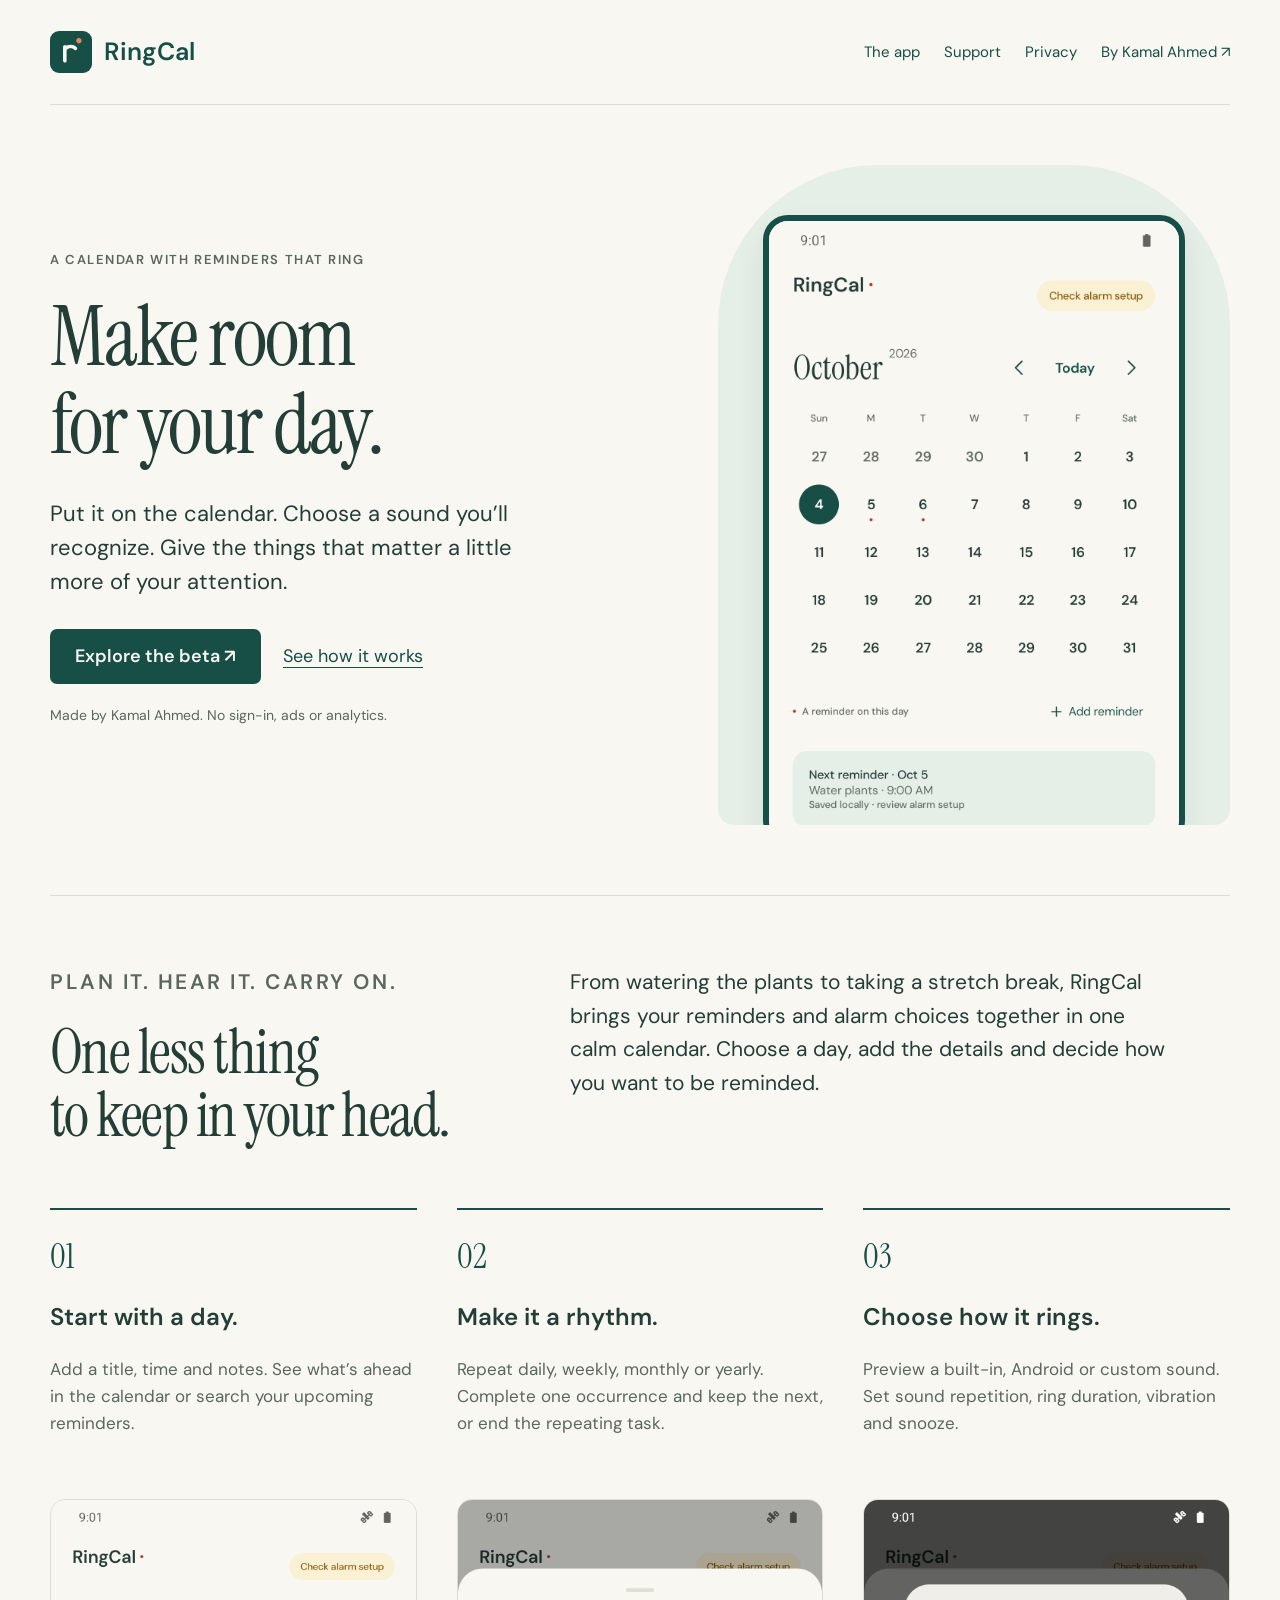
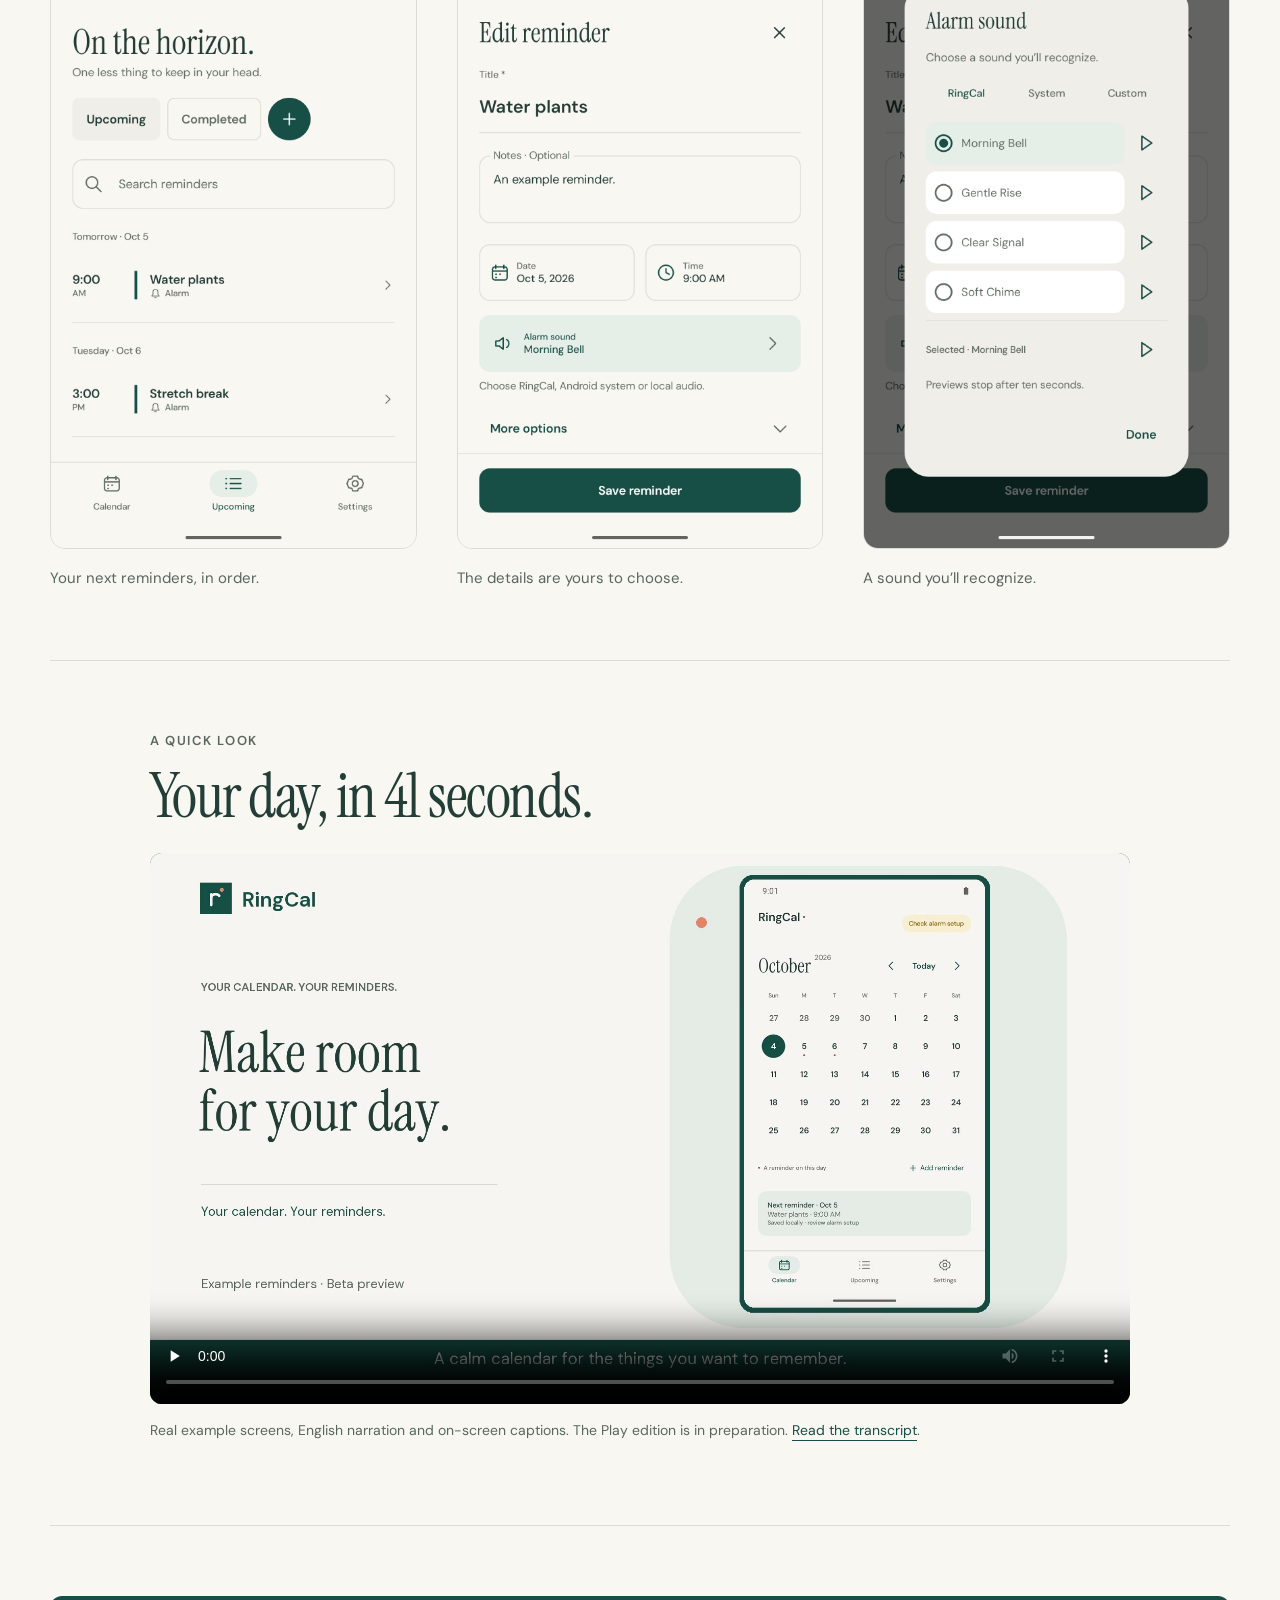
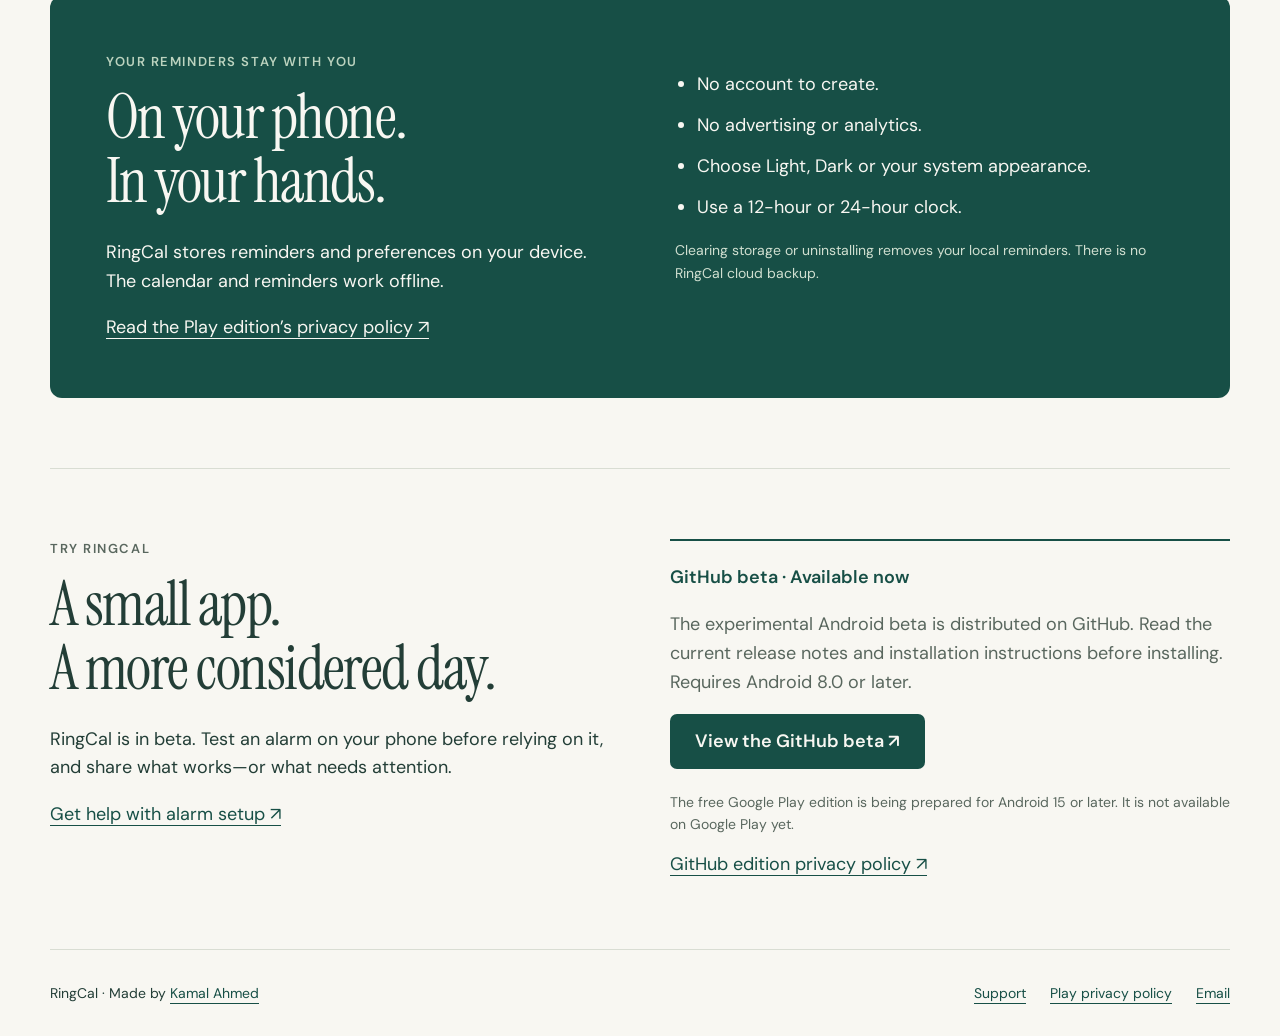
==== ringcal/index.html @ 958b4ab4 "Add RingCal app, support and privacy pages" ====
<!doctype html><html lang="en"><head><meta charset="utf-8"><meta name="viewport" content="width=device-width, initial-scale=1"><title>RingCal — Your calendar. Your reminders.</title><meta name="description" content="Meet RingCal, a calendar and reminder app by Kamal Ahmed. Plan repeating reminders, choose your alarm sound and keep your reminders on your device."><meta name="theme-color" content="#174f46"><link rel="canonical" href="https://kamalahmed.me/ringcal/"><meta property="og:title" content="RingCal — Your calendar. Your reminders."><meta property="og:description" content="Make room for your day. Calendar reminders, your choice of sounds, and local storage."><meta property="og:image" content="https://kamalahmed.me/ringcal/assets/feature.png"><meta property="og:url" content="https://kamalahmed.me/ringcal/"><link rel="icon" href="assets/icon.png"><link rel="stylesheet" href="assets/site.css"></head><body><a class="skip" href="#main">Skip to content</a><div class="wrap"><header class="nav"><a class="brand" href="./" aria-label="RingCal home"><img src="assets/icon.png" width="42" height="42" alt="">RingCal</a><nav class="links" aria-label="Main"><a href="#features">The app</a><a href="support/">Support</a><a href="privacy/">Privacy</a><a class="developer-link" href="https://kamalahmed.me/">By Kamal Ahmed ↗</a></nav></header><main id="main"><section class="hero"><div class="hero-copy reveal"><p class="eyebrow">A calendar with reminders that ring</p><h1>Make room<br>for your day.</h1><p class="lead">Put it on the calendar. Choose a sound you’ll recognize. Give the things that matter a little more of your attention.</p><div class="actions"><a class="button" href="#download">Explore the beta <span aria-hidden="true">&nbsp;↗</span></a><a href="#features">See how it works</a></div><p class="note">Made by Kamal Ahmed. No sign-in, ads or analytics.</p></div><div class="phone-stage reveal"><div class="phone"><img src="assets/calendar.png" width="1080" height="1920" alt="RingCal calendar with example reminders Water plants and Stretch break."></div></div></section><section class="section" id="features"><div class="intro"><div><p class="eyebrow">Plan it. Hear it. Carry on.</p><h2>One less thing<br>to keep in your head.</h2></div><p>From watering the plants to taking a stretch break, RingCal brings your reminders and alarm choices together in one calm calendar. Choose a day, add the details and decide how you want to be reminded.</p></div><div class="steps"><article class="step"><div class="number">01</div><h3>Start with a day.</h3><p>Add a title, time and notes. See what’s ahead in the calendar or search your upcoming reminders.</p></article><article class="step"><div class="number">02</div><h3>Make it a rhythm.</h3><p>Repeat daily, weekly, monthly or yearly. Complete one occurrence and keep the next, or end the repeating task.</p></article><article class="step"><div class="number">03</div><h3>Choose how it rings.</h3><p>Preview a built-in, Android or custom sound. Set sound repetition, ring duration, vibration and snooze.</p></article></div><div class="gallery"><figure><img loading="lazy" src="assets/upcoming.png" width="1080" height="1920" alt="Upcoming example reminders for watering plants and taking a stretch break."><figcaption>Your next reminders, in order.</figcaption></figure><figure><img loading="lazy" src="assets/reminder-form.png" width="1080" height="1920" alt="Reminder editor showing an example title, notes, date, time and alarm sound."><figcaption>The details are yours to choose.</figcaption></figure><figure><img loading="lazy" src="assets/sound-picker.png" width="1080" height="1920" alt="Sound picker showing Morning Bell, Gentle Rise, Clear Signal and Soft Chime."><figcaption>A sound you’ll recognize.</figcaption></figure></div></section><section class="section" id="preview"><div class="video-section"><p class="eyebrow">A quick look</p><h2>Your day, in 41 seconds.</h2><video controls playsinline preload="none" poster="assets/preview-poster.jpg" aria-label="RingCal beta app preview with English narration and on-screen captions"><source src="assets/ringcal-preview.mp4" type="video/mp4"><track kind="subtitles" src="assets/ringcal-preview.vtt" srclang="en" label="English"><p><a href="assets/ringcal-preview.mp4">Download the RingCal preview</a></p></video><p class="note">Real example screens, English narration and on-screen captions. The Play edition is in preparation. <a href="assets/preview-transcript.txt">Read the transcript</a>.</p></div></section><section class="section"><div class="local"><div><p class="eyebrow">Your reminders stay with you</p><h2>On your phone.<br>In your hands.</h2><p>RingCal stores reminders and preferences on your device. The calendar and reminders work offline.</p><a href="privacy/">Read the Play edition’s privacy policy ↗</a></div><div><ul><li>No account to create.</li><li>No advertising or analytics.</li><li>Choose Light, Dark or your system appearance.</li><li>Use a 12-hour or 24-hour clock.</li></ul><p class="note" style="color:#d0dfd0">Clearing storage or uninstalling removes your local reminders. There is no RingCal cloud backup.</p></div></div></section><section class="section" id="download"><div class="download"><div><p class="eyebrow">Try RingCal</p><h2>A small app.<br>A more considered day.</h2><p>RingCal is in beta. Test an alarm on your phone before relying on it, and share what works—or what needs attention.</p><a href="support/">Get help with alarm setup ↗</a></div><div class="availability"><p class="status">GitHub beta · Available now</p><p>The experimental Android beta is distributed on GitHub. Read the current release notes and installation instructions before installing. Requires Android 8.0 or later.</p><a class="button" href="https://github.com/kamalahmed/RingCal-Releases/releases/tag/v0.9.0-beta.3">View the GitHub beta ↗</a><p class="note" style="margin-top:22px">The free Google Play edition is being prepared for Android 15 or later. It is not available on Google Play yet.</p><a href="https://github.com/kamalahmed/RingCal-Releases/blob/main/PRIVACY.md">GitHub edition privacy policy ↗</a></div></div></section></main><footer class="footer"><span>RingCal · Made by <a href="https://kamalahmed.me/">Kamal Ahmed</a></span><div class="footer-links"><a href="support/">Support</a><a href="privacy/">Play privacy policy</a><a href="mailto:kamalacca@gmail.com">Email</a></div></footer></div></body></html>
---- ringcal/assets/site.css ----
@font-face{font-family:DM;src:url(dm_sans_regular.ttf) format('truetype');font-display:swap}@font-face{font-family:DM;src:url(dm_sans_semibold.ttf) format('truetype');font-weight:600;font-display:swap}@font-face{font-family:Instrument;src:url(instrument_serif_regular.ttf) format('truetype');font-display:swap}
:root{--paper:#f8f7f2;--ink:#233e37;--forest:#174f46;--muted:#59675e;--line:#d9ddd3;--wash:#e5eee7;--coral:#e68467}*{box-sizing:border-box}html{scroll-behavior:smooth}body{margin:0;background:var(--paper);color:var(--ink);font:18px/1.6 DM,sans-serif}a{color:var(--forest);text-underline-offset:5px}a:hover{text-decoration-thickness:2px}a:focus-visible,button:focus-visible,summary:focus-visible{outline:3px solid var(--forest);outline-offset:5px}img{max-width:100%;height:auto;display:block}.wrap{width:min(1180px,calc(100% - 64px));margin:auto}.skip{position:absolute;top:-100px;padding:12px;background:var(--paper);z-index:9}.skip:focus{top:10px}.nav{display:flex;align-items:center;justify-content:space-between;gap:24px;padding:28px 0;border-bottom:1px solid var(--line)}.brand{display:flex;align-items:center;gap:12px;text-decoration:none;font-weight:600;font-size:25px}.brand img{width:42px;border-radius:9px}.links{display:flex;align-items:center;gap:24px;font-size:15px}.links a{display:inline-flex;align-items:center;min-height:48px;text-decoration:none}.eyebrow{font-size:13px;font-weight:600;letter-spacing:.12em;text-transform:uppercase;color:var(--muted)}h1,h2,h3,p{margin-top:0}h1,h2{font-family:Instrument,serif;font-weight:400;line-height:1.04;letter-spacing:-.025em}h1{font-size:clamp(62px,6.6vw,100px);margin:23px 0 28px}h2{font-size:clamp(43px,4.8vw,68px);margin-bottom:24px}h3{font-weight:600;font-size:24px;line-height:1.3}.hero{display:grid;grid-template-columns:1.08fr .92fr;align-items:center;gap:68px;padding:60px 0 70px}.hero-copy>p:not(.eyebrow){max-width:520px}.lead{font-size:22px;line-height:1.55}.actions{display:flex;align-items:center;flex-wrap:wrap;gap:22px;margin:30px 0 20px}.button{display:inline-flex;align-items:center;justify-content:center;min-height:52px;padding:13px 25px;border-radius:7px;background:var(--forest);color:var(--paper);text-decoration:none;font-weight:600}.button:hover{background:#103d36}.note{font-size:14px;color:var(--muted)}.phone-stage{position:relative;background:var(--wash);padding:30px 45px 0;overflow:hidden;border-radius:160px 160px 16px 16px}.phone-stage:before{content:'';position:absolute;inset:45px auto auto 20px;width:12px;height:12px;background:var(--coral);border-radius:50%}.phone{border:6px solid var(--forest);border-radius:25px;box-shadow:0 15px 30px #174f4614;overflow:hidden}.phone-stage .phone{max-height:630px;transform:translateY(20px)}.phone-stage img{width:100%}.section{padding:70px 0;border-top:1px solid var(--line)}.intro{display:grid;grid-template-columns:.8fr 1.2fr;gap:80px;align-items:start}.intro p{font-size:21px;max-width:600px}.steps{display:grid;grid-template-columns:repeat(3,1fr);gap:40px;margin-top:36px}.step{border-top:2px solid var(--forest);padding-top:20px}.number{font-family:Instrument,serif;font-size:34px;color:var(--forest);margin-bottom:16px}.step p{font-size:17px;color:var(--muted)}.gallery{display:grid;grid-template-columns:repeat(3,1fr);gap:40px;margin-top:44px}.gallery figure{margin:0}.gallery img{border:1px solid var(--line);border-radius:15px}.gallery figcaption{margin-top:17px;font-size:15px;color:var(--muted)}.local{display:grid;grid-template-columns:1fr 1fr;gap:70px;background:var(--forest);color:var(--paper);padding:56px;border-radius:12px}.local a{color:var(--paper)}.local .eyebrow{color:#bcd3bf}.local h2{max-width:400px}.local p{max-width:490px}.local ul{padding-left:22px}.local li{margin:12px 0}.download{display:grid;grid-template-columns:1fr 1fr;gap:60px;align-items:start}.availability{border-top:2px solid var(--forest);padding-top:22px}.availability p{color:var(--muted)}.availability .status{color:var(--forest);font-weight:600}.footer{display:flex;justify-content:space-between;gap:24px;flex-wrap:wrap;padding:32px 0;font-size:14px;border-top:1px solid var(--line)}.footer-links{display:flex;gap:24px;flex-wrap:wrap}.document{max-width:800px;margin:65px auto 85px}.document h1{font-size:clamp(55px,6vw,82px);margin-bottom:22px}.document h2{font-family:DM,sans-serif;font-size:25px;font-weight:600;line-height:1.35;letter-spacing:0;margin:42px 0 15px}.document p{overflow-wrap:anywhere}.document .meta{color:var(--muted);padding-bottom:22px;border-bottom:1px solid var(--line)}details{padding:20px 0;border-bottom:1px solid var(--line)}summary{font-weight:600;cursor:pointer;min-height:48px;display:list-item;padding-top:8px}details p{margin:10px 0}.video-section video{display:block;width:100%;height:auto;background:var(--forest);border-radius:12px}.video-section .note{margin-top:15px}.video-section{max-width:980px;margin:auto}.reveal{animation:enter .65s ease-out both}@keyframes enter{from{opacity:0;transform:translateY(12px)}to{opacity:1;transform:none}}@media(max-width:800px){.wrap{width:calc(100% - 40px)}.nav{gap:16px;padding:20px 0}.links{gap:14px;font-size:13px}.links .developer-link{display:none}.hero{grid-template-columns:1fr;gap:36px;padding:40px 0 50px}.hero-copy>p:not(.eyebrow){max-width:650px}h1{max-width:550px}.phone-stage{max-width:430px;width:100%;margin:auto;padding:24px 35px 0}.phone-stage .phone{max-height:520px}.intro,.download,.local{grid-template-columns:1fr;gap:22px}.steps{gap:24px}.gallery{gap:20px}.section{padding:48px 0}.local{padding:32px}.lead{font-size:20px}.document{margin:42px auto 60px}}@media(max-width:520px){.steps{grid-template-columns:1fr;gap:18px}.step{display:grid;grid-template-columns:42px 1fr;gap:12px}.step .number{grid-row:1/3}.step h3{margin-bottom:0}.step p{grid-column:2}.gallery{grid-template-columns:1fr;gap:38px}.gallery figure{max-width:360px;margin:auto}.links{gap:12px}.links a{min-height:48px}.brand{font-size:22px;gap:8px}.brand img{width:34px}.hero{padding-top:30px}h1{font-size:64px}.footer-links{gap:18px}.local{padding:26px}.actions{gap:18px}.document h1{font-size:56px}}@media(prefers-reduced-motion:reduce){html{scroll-behavior:auto}.reveal{animation:none}}
@media(max-width:360px){.nav{flex-wrap:wrap}.links{width:100%;justify-content:space-between}.hero h1{font-size:56px}}
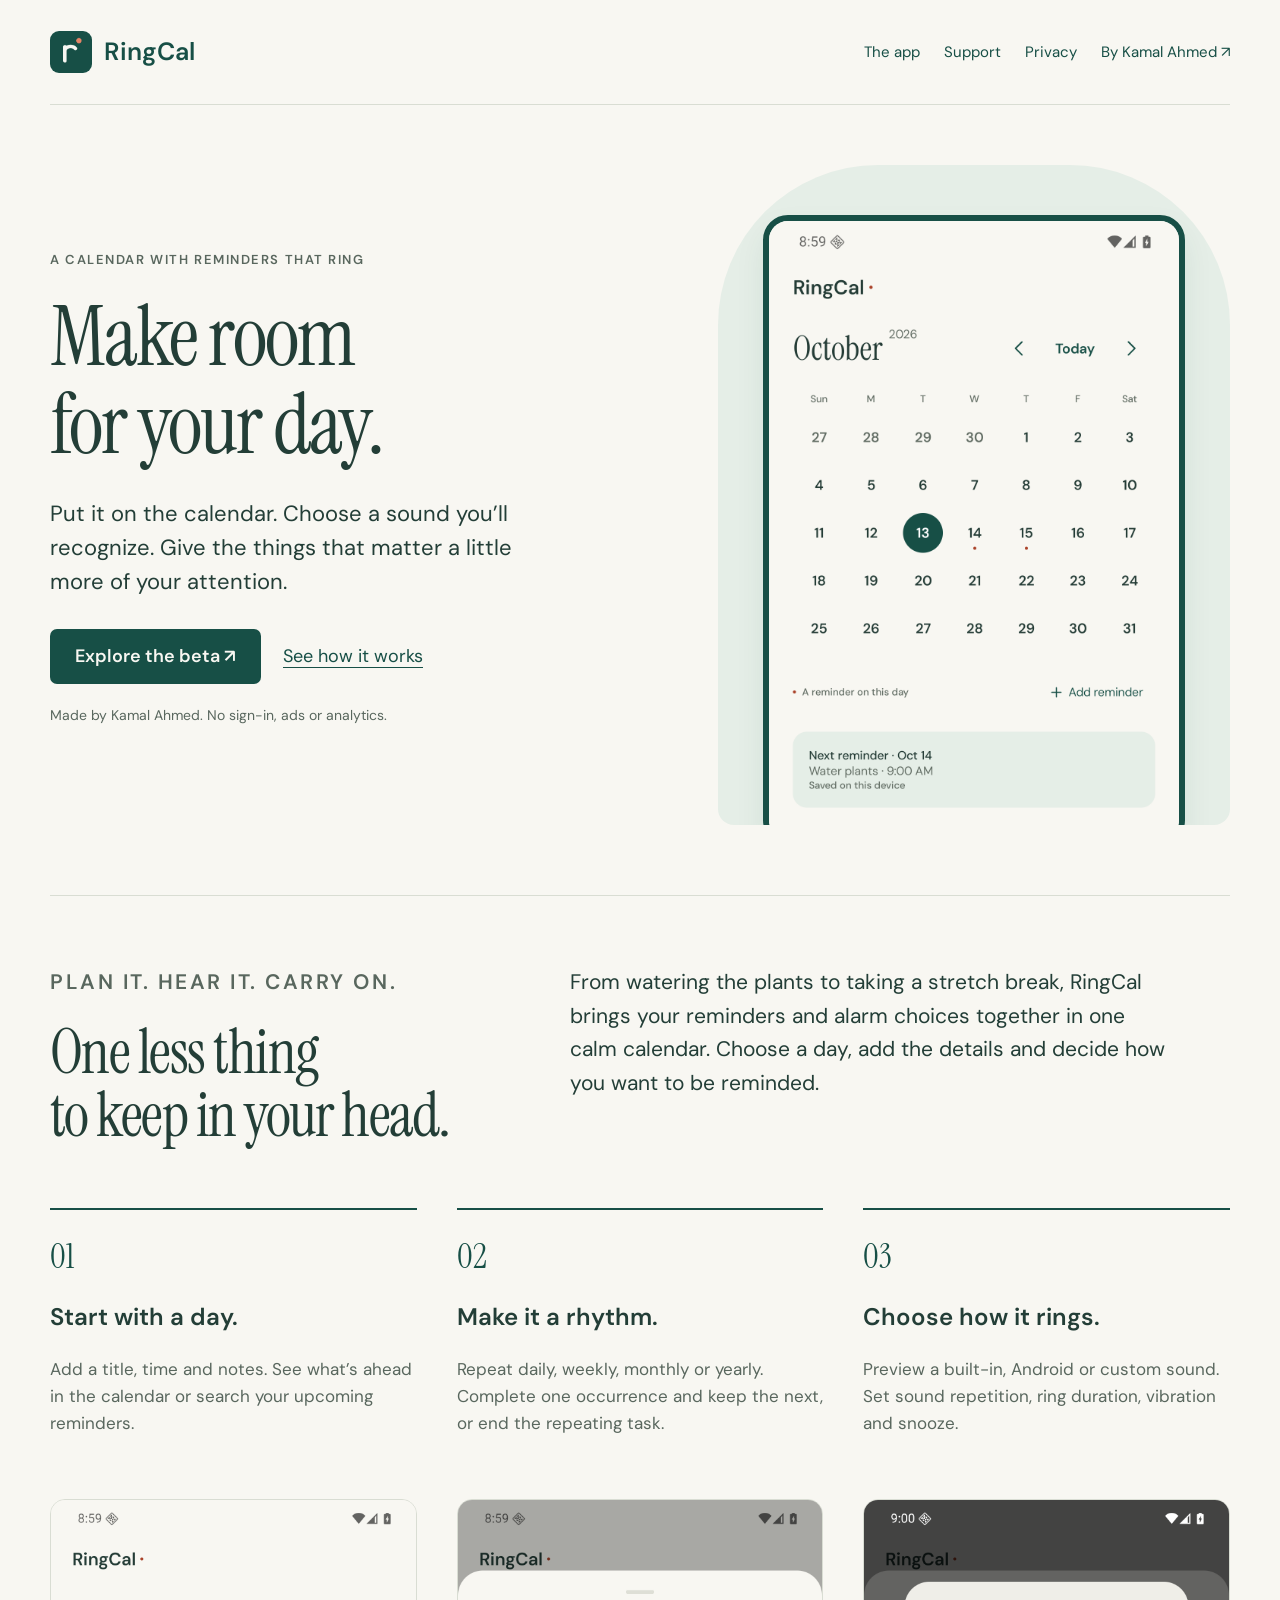
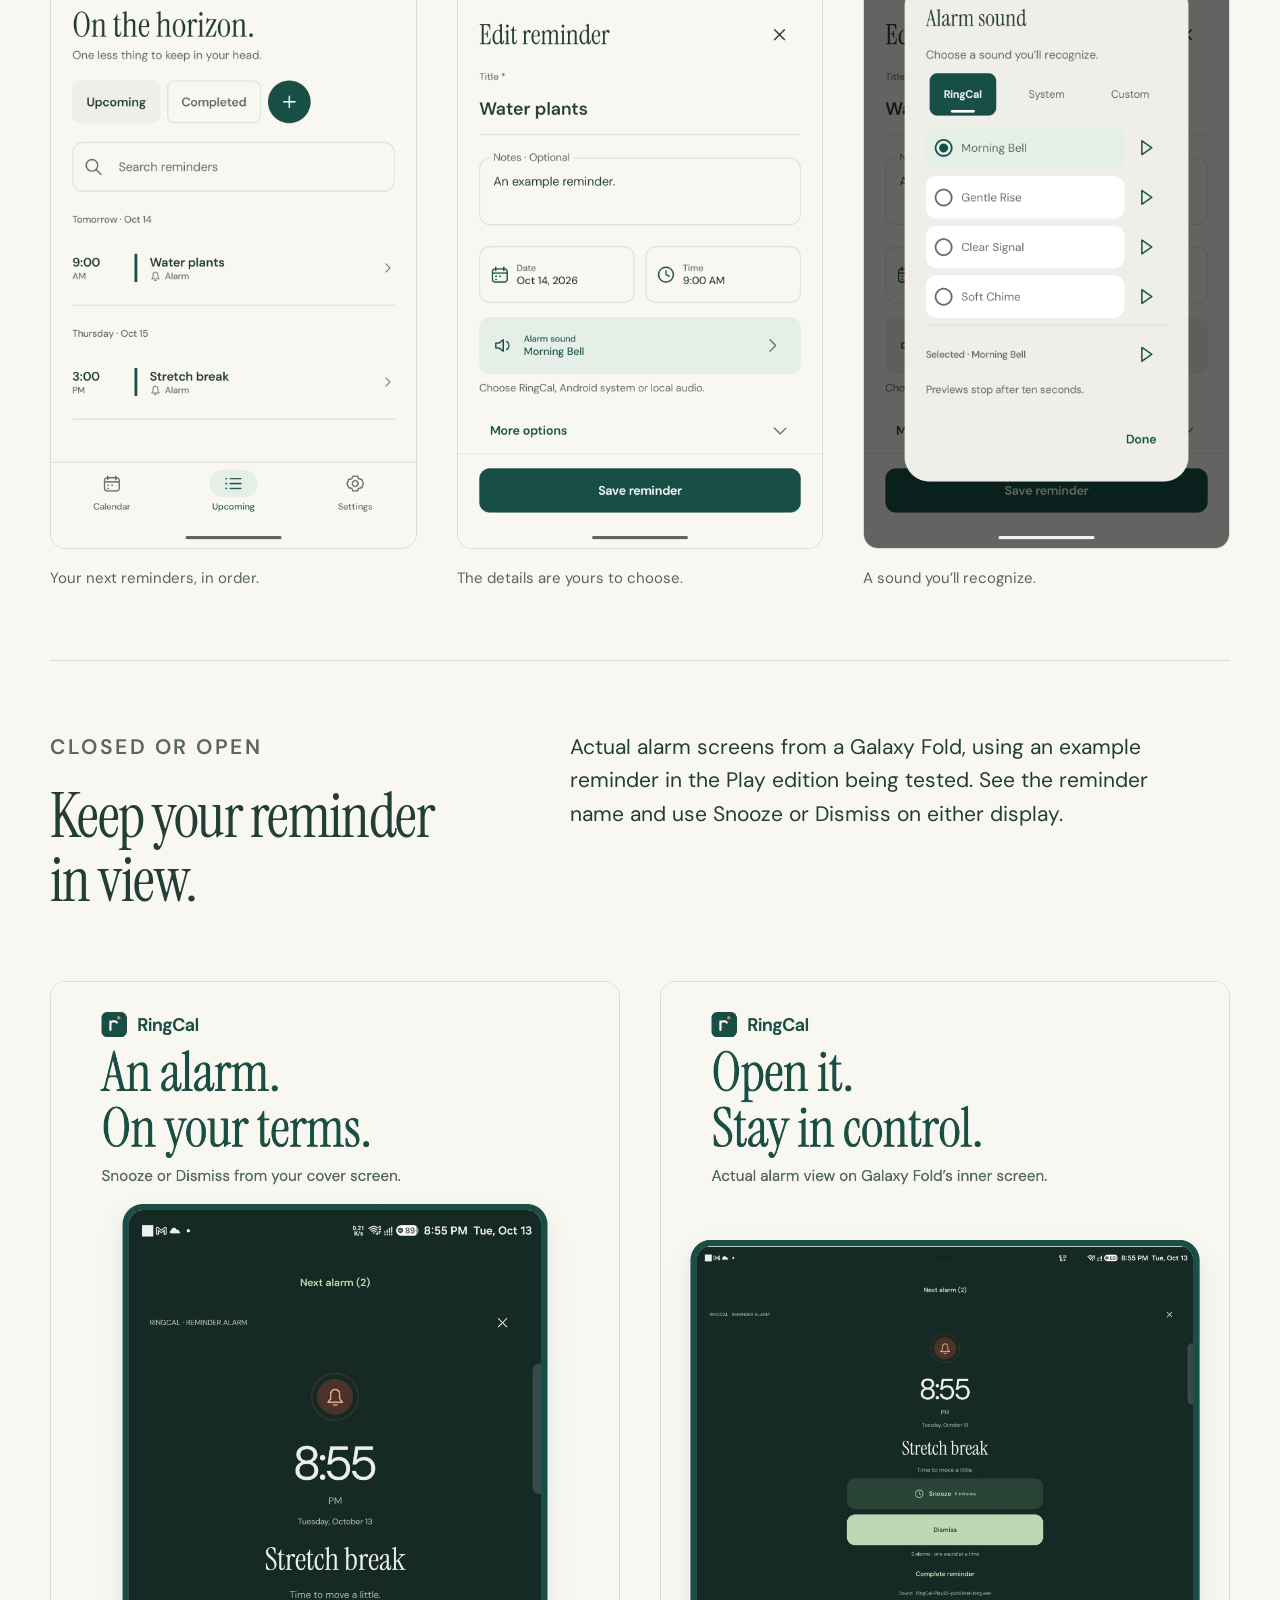
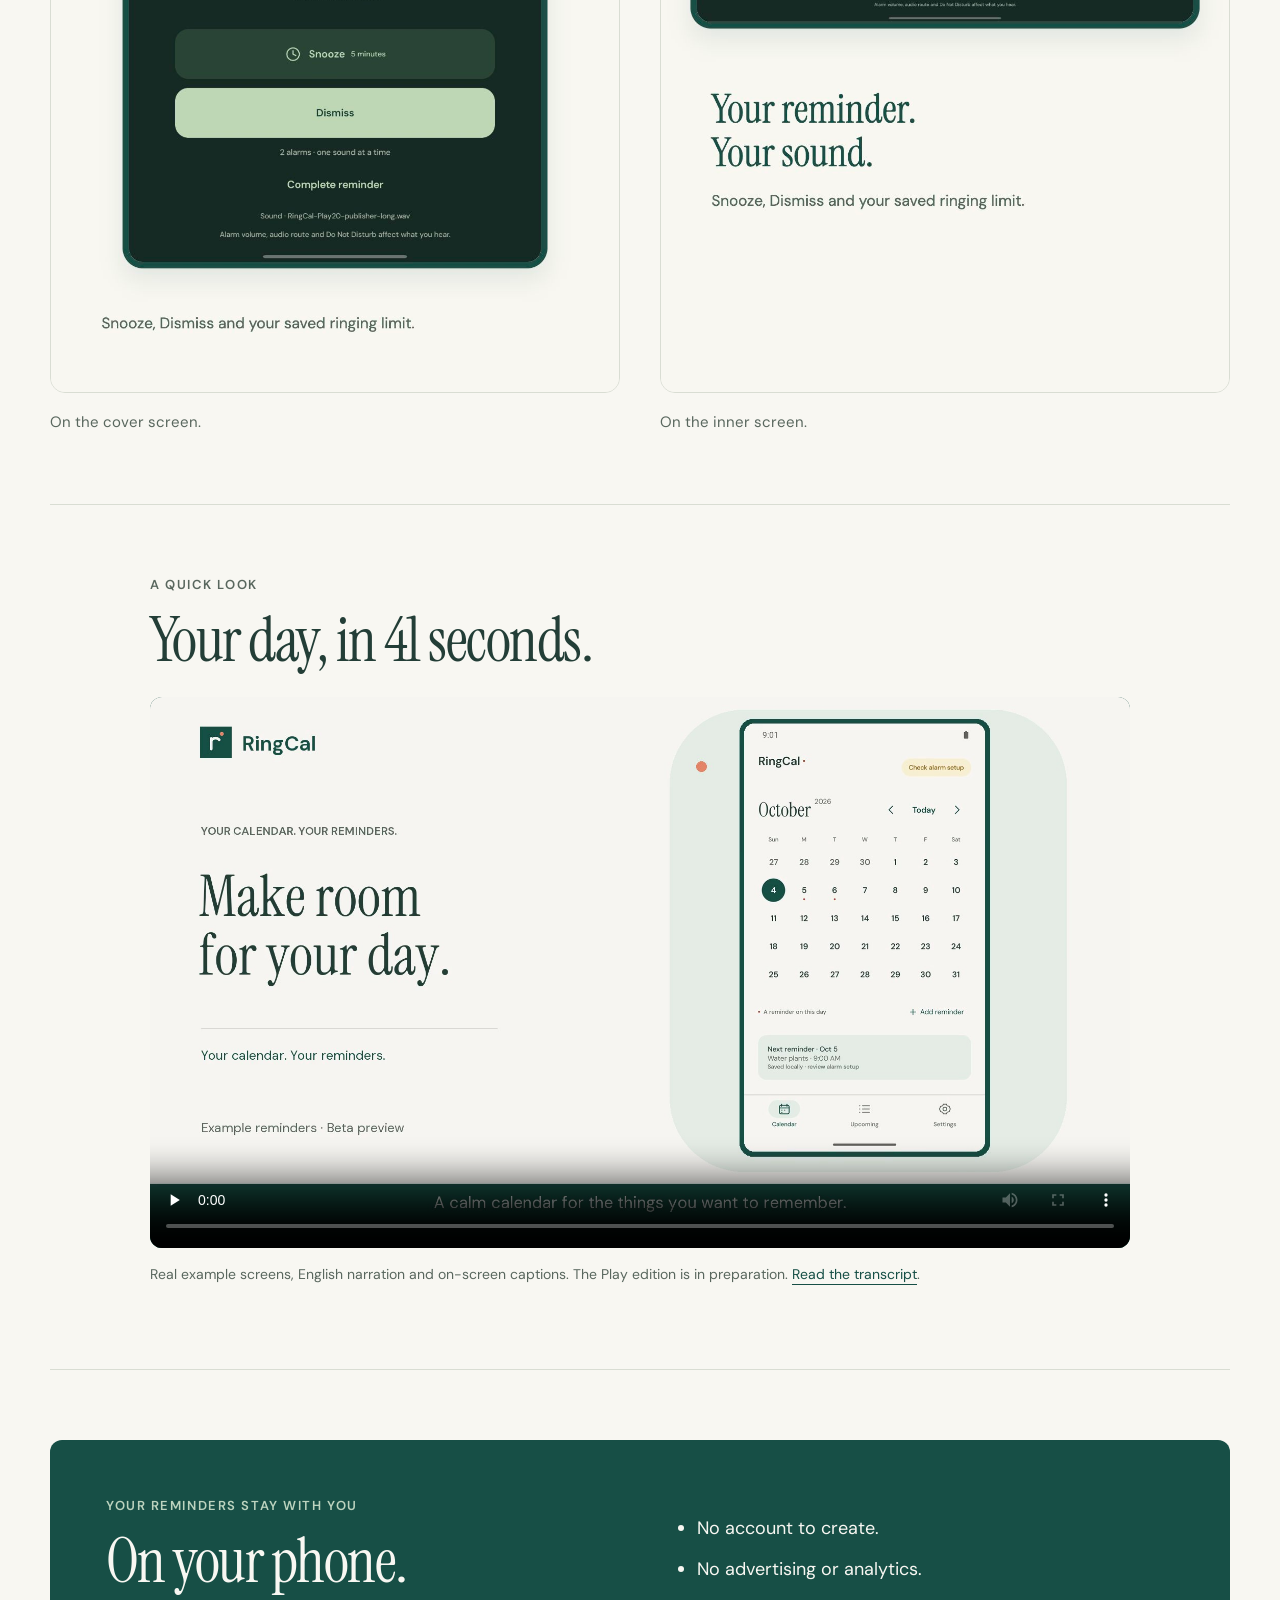
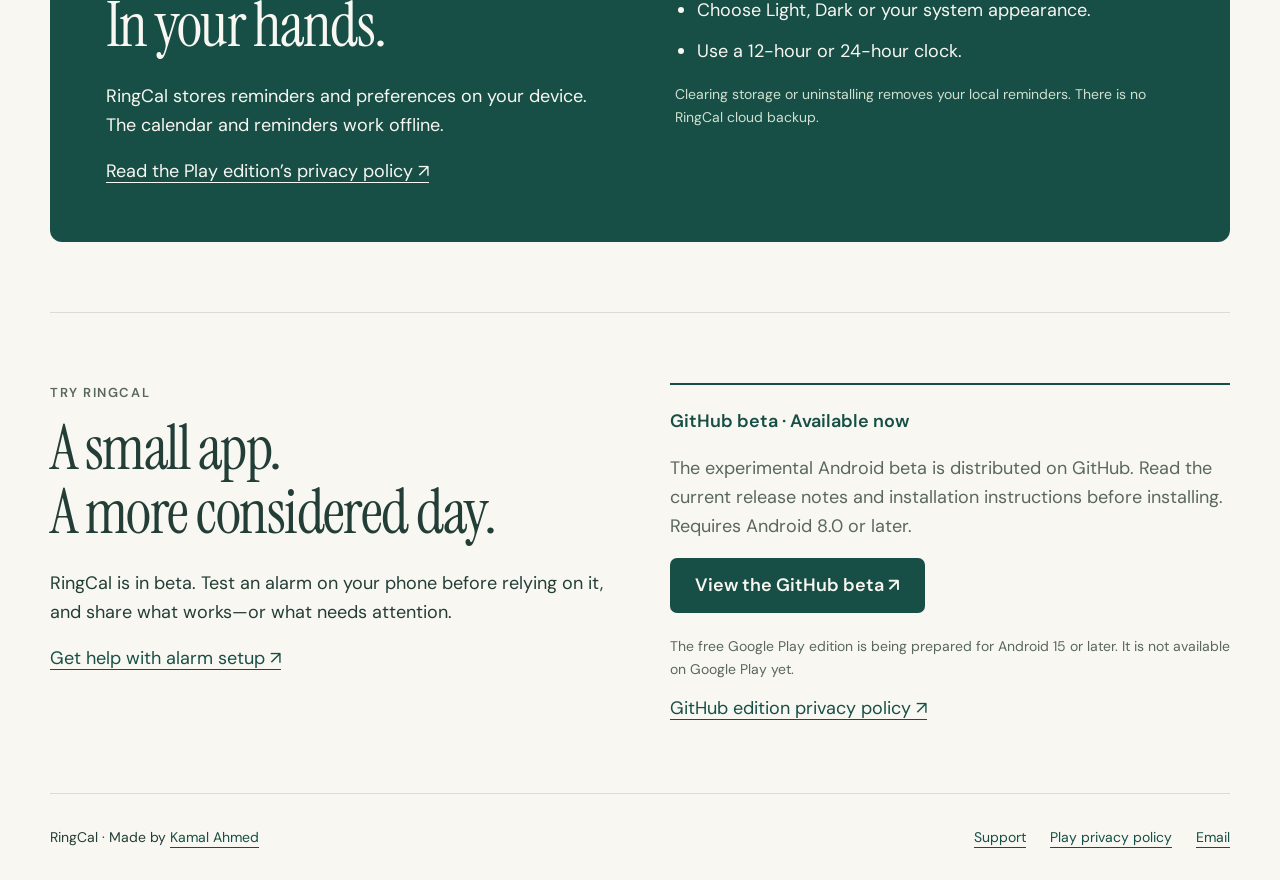
==== commit 45839b6e: "Show current RingCal screens and genuine Fold alarm views" ====
--- a/ringcal/index.html
+++ b/ringcal/index.html
@@ -1 +1 @@
-<!doctype html><html lang="en"><head><meta charset="utf-8"><meta name="viewport" content="width=device-width, initial-scale=1"><title>RingCal — Your calendar. Your reminders.</title><meta name="description" content="Meet RingCal, a calendar and reminder app by Kamal Ahmed. Plan repeating reminders, choose your alarm sound and keep your reminders on your device."><meta name="theme-color" content="#174f46"><link rel="canonical" href="https://kamalahmed.me/ringcal/"><meta property="og:title" content="RingCal — Your calendar. Your reminders."><meta property="og:description" content="Make room for your day. Calendar reminders, your choice of sounds, and local storage."><meta property="og:image" content="https://kamalahmed.me/ringcal/assets/feature.png"><meta property="og:url" content="https://kamalahmed.me/ringcal/"><link rel="icon" href="assets/icon.png"><link rel="stylesheet" href="assets/site.css"></head><body><a class="skip" href="#main">Skip to content</a><div class="wrap"><header class="nav"><a class="brand" href="./" aria-label="RingCal home"><img src="assets/icon.png" width="42" height="42" alt="">RingCal</a><nav class="links" aria-label="Main"><a href="#features">The app</a><a href="support/">Support</a><a href="privacy/">Privacy</a><a class="developer-link" href="https://kamalahmed.me/">By Kamal Ahmed ↗</a></nav></header><main id="main"><section class="hero"><div class="hero-copy reveal"><p class="eyebrow">A calendar with reminders that ring</p><h1>Make room<br>for your day.</h1><p class="lead">Put it on the calendar. Choose a sound you’ll recognize. Give the things that matter a little more of your attention.</p><div class="actions"><a class="button" href="#download">Explore the beta <span aria-hidden="true">&nbsp;↗</span></a><a href="#features">See how it works</a></div><p class="note">Made by Kamal Ahmed. No sign-in, ads or analytics.</p></div><div class="phone-stage reveal"><div class="phone"><img src="assets/calendar.png" width="1080" height="1920" alt="RingCal calendar with example reminders Water plants and Stretch break."></div></div></section><section class="section" id="features"><div class="intro"><div><p class="eyebrow">Plan it. Hear it. Carry on.</p><h2>One less thing<br>to keep in your head.</h2></div><p>From watering the plants to taking a stretch break, RingCal brings your reminders and alarm choices together in one calm calendar. Choose a day, add the details and decide how you want to be reminded.</p></div><div class="steps"><article class="step"><div class="number">01</div><h3>Start with a day.</h3><p>Add a title, time and notes. See what’s ahead in the calendar or search your upcoming reminders.</p></article><article class="step"><div class="number">02</div><h3>Make it a rhythm.</h3><p>Repeat daily, weekly, monthly or yearly. Complete one occurrence and keep the next, or end the repeating task.</p></article><article class="step"><div class="number">03</div><h3>Choose how it rings.</h3><p>Preview a built-in, Android or custom sound. Set sound repetition, ring duration, vibration and snooze.</p></article></div><div class="gallery"><figure><img loading="lazy" src="assets/upcoming.png" width="1080" height="1920" alt="Upcoming example reminders for watering plants and taking a stretch break."><figcaption>Your next reminders, in order.</figcaption></figure><figure><img loading="lazy" src="assets/reminder-form.png" width="1080" height="1920" alt="Reminder editor showing an example title, notes, date, time and alarm sound."><figcaption>The details are yours to choose.</figcaption></figure><figure><img loading="lazy" src="assets/sound-picker.png" width="1080" height="1920" alt="Sound picker showing Morning Bell, Gentle Rise, Clear Signal and Soft Chime."><figcaption>A sound you’ll recognize.</figcaption></figure></div></section><section class="section" id="preview"><div class="video-section"><p class="eyebrow">A quick look</p><h2>Your day, in 41 seconds.</h2><video controls playsinline preload="none" poster="assets/preview-poster.jpg" aria-label="RingCal beta app preview with English narration and on-screen captions"><source src="assets/ringcal-preview.mp4" type="video/mp4"><track kind="subtitles" src="assets/ringcal-preview.vtt" srclang="en" label="English"><p><a href="assets/ringcal-preview.mp4">Download the RingCal preview</a></p></video><p class="note">Real example screens, English narration and on-screen captions. The Play edition is in preparation. <a href="assets/preview-transcript.txt">Read the transcript</a>.</p></div></section><section class="section"><div class="local"><div><p class="eyebrow">Your reminders stay with you</p><h2>On your phone.<br>In your hands.</h2><p>RingCal stores reminders and preferences on your device. The calendar and reminders work offline.</p><a href="privacy/">Read the Play edition’s privacy policy ↗</a></div><div><ul><li>No account to create.</li><li>No advertising or analytics.</li><li>Choose Light, Dark or your system appearance.</li><li>Use a 12-hour or 24-hour clock.</li></ul><p class="note" style="color:#d0dfd0">Clearing storage or uninstalling removes your local reminders. There is no RingCal cloud backup.</p></div></div></section><section class="section" id="download"><div class="download"><div><p class="eyebrow">Try RingCal</p><h2>A small app.<br>A more considered day.</h2><p>RingCal is in beta. Test an alarm on your phone before relying on it, and share what works—or what needs attention.</p><a href="support/">Get help with alarm setup ↗</a></div><div class="availability"><p class="status">GitHub beta · Available now</p><p>The experimental Android beta is distributed on GitHub. Read the current release notes and installation instructions before installing. Requires Android 8.0 or later.</p><a class="button" href="https://github.com/kamalahmed/RingCal-Releases/releases/tag/v0.9.0-beta.3">View the GitHub beta ↗</a><p class="note" style="margin-top:22px">The free Google Play edition is being prepared for Android 15 or later. It is not available on Google Play yet.</p><a href="https://github.com/kamalahmed/RingCal-Releases/blob/main/PRIVACY.md">GitHub edition privacy policy ↗</a></div></div></section></main><footer class="footer"><span>RingCal · Made by <a href="https://kamalahmed.me/">Kamal Ahmed</a></span><div class="footer-links"><a href="support/">Support</a><a href="privacy/">Play privacy policy</a><a href="mailto:kamalacca@gmail.com">Email</a></div></footer></div></body></html>
+<!doctype html><html lang="en"><head><meta charset="utf-8"><meta name="viewport" content="width=device-width, initial-scale=1"><title>RingCal — Your calendar. Your reminders.</title><meta name="description" content="Meet RingCal, a calendar and reminder app by Kamal Ahmed. Plan repeating reminders, choose your alarm sound and keep your reminders on your device."><meta name="theme-color" content="#174f46"><link rel="canonical" href="https://kamalahmed.me/ringcal/"><meta property="og:title" content="RingCal — Your calendar. Your reminders."><meta property="og:description" content="Make room for your day. Calendar reminders, your choice of sounds, and local storage."><meta property="og:image" content="https://kamalahmed.me/ringcal/assets/feature.png"><meta property="og:url" content="https://kamalahmed.me/ringcal/"><link rel="icon" href="assets/icon.png"><link rel="stylesheet" href="assets/site.css"></head><body><a class="skip" href="#main">Skip to content</a><div class="wrap"><header class="nav"><a class="brand" href="./" aria-label="RingCal home"><img src="assets/icon.png" width="42" height="42" alt="">RingCal</a><nav class="links" aria-label="Main"><a href="#features">The app</a><a href="support/">Support</a><a href="privacy/">Privacy</a><a class="developer-link" href="https://kamalahmed.me/">By Kamal Ahmed ↗</a></nav></header><main id="main"><section class="hero"><div class="hero-copy reveal"><p class="eyebrow">A calendar with reminders that ring</p><h1>Make room<br>for your day.</h1><p class="lead">Put it on the calendar. Choose a sound you’ll recognize. Give the things that matter a little more of your attention.</p><div class="actions"><a class="button" href="#download">Explore the beta <span aria-hidden="true">&nbsp;↗</span></a><a href="#features">See how it works</a></div><p class="note">Made by Kamal Ahmed. No sign-in, ads or analytics.</p></div><div class="phone-stage reveal"><div class="phone"><img src="assets/calendar.png" width="1080" height="1920" alt="RingCal calendar with example reminders Water plants and Stretch break."></div></div></section><section class="section" id="features"><div class="intro"><div><p class="eyebrow">Plan it. Hear it. Carry on.</p><h2>One less thing<br>to keep in your head.</h2></div><p>From watering the plants to taking a stretch break, RingCal brings your reminders and alarm choices together in one calm calendar. Choose a day, add the details and decide how you want to be reminded.</p></div><div class="steps"><article class="step"><div class="number">01</div><h3>Start with a day.</h3><p>Add a title, time and notes. See what’s ahead in the calendar or search your upcoming reminders.</p></article><article class="step"><div class="number">02</div><h3>Make it a rhythm.</h3><p>Repeat daily, weekly, monthly or yearly. Complete one occurrence and keep the next, or end the repeating task.</p></article><article class="step"><div class="number">03</div><h3>Choose how it rings.</h3><p>Preview a built-in, Android or custom sound. Set sound repetition, ring duration, vibration and snooze.</p></article></div><div class="gallery"><figure><img loading="lazy" src="assets/upcoming.png" width="1080" height="1920" alt="Upcoming example reminders for watering plants and taking a stretch break."><figcaption>Your next reminders, in order.</figcaption></figure><figure><img loading="lazy" src="assets/reminder-form.png" width="1080" height="1920" alt="Reminder editor showing an example title, notes, date, time and alarm sound."><figcaption>The details are yours to choose.</figcaption></figure><figure><img loading="lazy" src="assets/sound-picker.png" width="1080" height="1920" alt="Sound picker showing Morning Bell, Gentle Rise, Clear Signal and Soft Chime."><figcaption>A sound you’ll recognize.</figcaption></figure></div></section><section class="section" id="fold-screens"><div class="intro"><div><p class="eyebrow">Closed or open</p><h2>Keep your reminder<br>in view.</h2></div><p>Actual alarm screens from a Galaxy Fold, using an example reminder in the Play edition being tested. See the reminder name and use Snooze or Dismiss on either display.</p></div><div class="gallery fold-gallery"><figure><img loading="lazy" src="assets/fold-alarm-cover.jpg" width="1080" height="1920" alt="Actual RingCal custom alarm on the Galaxy Fold cover screen, with Stretch break, Snooze and Dismiss visible."><figcaption>On the cover screen.</figcaption></figure><figure><img loading="lazy" src="assets/fold-alarm-inner.jpg" width="1080" height="1920" alt="Actual RingCal custom alarm on the Galaxy Fold inner screen, with the complete reminder name and pinned alarm controls."><figcaption>On the inner screen.</figcaption></figure></div></section><section class="section" id="preview"><div class="video-section"><p class="eyebrow">A quick look</p><h2>Your day, in 41 seconds.</h2><video controls playsinline preload="none" poster="assets/preview-poster.jpg" aria-label="RingCal beta app preview with English narration and on-screen captions"><source src="assets/ringcal-preview.mp4" type="video/mp4"><track kind="subtitles" src="assets/ringcal-preview.vtt" srclang="en" label="English"><p><a href="assets/ringcal-preview.mp4">Download the RingCal preview</a></p></video><p class="note">Real example screens, English narration and on-screen captions. The Play edition is in preparation. <a href="assets/preview-transcript.txt">Read the transcript</a>.</p></div></section><section class="section"><div class="local"><div><p class="eyebrow">Your reminders stay with you</p><h2>On your phone.<br>In your hands.</h2><p>RingCal stores reminders and preferences on your device. The calendar and reminders work offline.</p><a href="privacy/">Read the Play edition’s privacy policy ↗</a></div><div><ul><li>No account to create.</li><li>No advertising or analytics.</li><li>Choose Light, Dark or your system appearance.</li><li>Use a 12-hour or 24-hour clock.</li></ul><p class="note" style="color:#d0dfd0">Clearing storage or uninstalling removes your local reminders. There is no RingCal cloud backup.</p></div></div></section><section class="section" id="download"><div class="download"><div><p class="eyebrow">Try RingCal</p><h2>A small app.<br>A more considered day.</h2><p>RingCal is in beta. Test an alarm on your phone before relying on it, and share what works—or what needs attention.</p><a href="support/">Get help with alarm setup ↗</a></div><div class="availability"><p class="status">GitHub beta · Available now</p><p>The experimental Android beta is distributed on GitHub. Read the current release notes and installation instructions before installing. Requires Android 8.0 or later.</p><a class="button" href="https://github.com/kamalahmed/RingCal-Releases/releases">View the GitHub beta ↗</a><p class="note" style="margin-top:22px">The free Google Play edition is being prepared for Android 15 or later. It is not available on Google Play yet.</p><a href="https://github.com/kamalahmed/RingCal-Releases/blob/main/PRIVACY.md">GitHub edition privacy policy ↗</a></div></div></section></main><footer class="footer"><span>RingCal · Made by <a href="https://kamalahmed.me/">Kamal Ahmed</a></span><div class="footer-links"><a href="support/">Support</a><a href="privacy/">Play privacy policy</a><a href="mailto:kamalacca@gmail.com">Email</a></div></footer></div></body></html>
--- a/ringcal/assets/site.css
+++ b/ringcal/assets/site.css
@@ -1,3 +1,5 @@
 @font-face{font-family:DM;src:url(dm_sans_regular.ttf) format('truetype');font-display:swap}@font-face{font-family:DM;src:url(dm_sans_semibold.ttf) format('truetype');font-weight:600;font-display:swap}@font-face{font-family:Instrument;src:url(instrument_serif_regular.ttf) format('truetype');font-display:swap}
 :root{--paper:#f8f7f2;--ink:#233e37;--forest:#174f46;--muted:#59675e;--line:#d9ddd3;--wash:#e5eee7;--coral:#e68467}*{box-sizing:border-box}html{scroll-behavior:smooth}body{margin:0;background:var(--paper);color:var(--ink);font:18px/1.6 DM,sans-serif}a{color:var(--forest);text-underline-offset:5px}a:hover{text-decoration-thickness:2px}a:focus-visible,button:focus-visible,summary:focus-visible{outline:3px solid var(--forest);outline-offset:5px}img{max-width:100%;height:auto;display:block}.wrap{width:min(1180px,calc(100% - 64px));margin:auto}.skip{position:absolute;top:-100px;padding:12px;background:var(--paper);z-index:9}.skip:focus{top:10px}.nav{display:flex;align-items:center;justify-content:space-between;gap:24px;padding:28px 0;border-bottom:1px solid var(--line)}.brand{display:flex;align-items:center;gap:12px;text-decoration:none;font-weight:600;font-size:25px}.brand img{width:42px;border-radius:9px}.links{display:flex;align-items:center;gap:24px;font-size:15px}.links a{display:inline-flex;align-items:center;min-height:48px;text-decoration:none}.eyebrow{font-size:13px;font-weight:600;letter-spacing:.12em;text-transform:uppercase;color:var(--muted)}h1,h2,h3,p{margin-top:0}h1,h2{font-family:Instrument,serif;font-weight:400;line-height:1.04;letter-spacing:-.025em}h1{font-size:clamp(62px,6.6vw,100px);margin:23px 0 28px}h2{font-size:clamp(43px,4.8vw,68px);margin-bottom:24px}h3{font-weight:600;font-size:24px;line-height:1.3}.hero{display:grid;grid-template-columns:1.08fr .92fr;align-items:center;gap:68px;padding:60px 0 70px}.hero-copy>p:not(.eyebrow){max-width:520px}.lead{font-size:22px;line-height:1.55}.actions{display:flex;align-items:center;flex-wrap:wrap;gap:22px;margin:30px 0 20px}.button{display:inline-flex;align-items:center;justify-content:center;min-height:52px;padding:13px 25px;border-radius:7px;background:var(--forest);color:var(--paper);text-decoration:none;font-weight:600}.button:hover{background:#103d36}.note{font-size:14px;color:var(--muted)}.phone-stage{position:relative;background:var(--wash);padding:30px 45px 0;overflow:hidden;border-radius:160px 160px 16px 16px}.phone-stage:before{content:'';position:absolute;inset:45px auto auto 20px;width:12px;height:12px;background:var(--coral);border-radius:50%}.phone{border:6px solid var(--forest);border-radius:25px;box-shadow:0 15px 30px #174f4614;overflow:hidden}.phone-stage .phone{max-height:630px;transform:translateY(20px)}.phone-stage img{width:100%}.section{padding:70px 0;border-top:1px solid var(--line)}.intro{display:grid;grid-template-columns:.8fr 1.2fr;gap:80px;align-items:start}.intro p{font-size:21px;max-width:600px}.steps{display:grid;grid-template-columns:repeat(3,1fr);gap:40px;margin-top:36px}.step{border-top:2px solid var(--forest);padding-top:20px}.number{font-family:Instrument,serif;font-size:34px;color:var(--forest);margin-bottom:16px}.step p{font-size:17px;color:var(--muted)}.gallery{display:grid;grid-template-columns:repeat(3,1fr);gap:40px;margin-top:44px}.gallery figure{margin:0}.gallery img{border:1px solid var(--line);border-radius:15px}.gallery figcaption{margin-top:17px;font-size:15px;color:var(--muted)}.local{display:grid;grid-template-columns:1fr 1fr;gap:70px;background:var(--forest);color:var(--paper);padding:56px;border-radius:12px}.local a{color:var(--paper)}.local .eyebrow{color:#bcd3bf}.local h2{max-width:400px}.local p{max-width:490px}.local ul{padding-left:22px}.local li{margin:12px 0}.download{display:grid;grid-template-columns:1fr 1fr;gap:60px;align-items:start}.availability{border-top:2px solid var(--forest);padding-top:22px}.availability p{color:var(--muted)}.availability .status{color:var(--forest);font-weight:600}.footer{display:flex;justify-content:space-between;gap:24px;flex-wrap:wrap;padding:32px 0;font-size:14px;border-top:1px solid var(--line)}.footer-links{display:flex;gap:24px;flex-wrap:wrap}.document{max-width:800px;margin:65px auto 85px}.document h1{font-size:clamp(55px,6vw,82px);margin-bottom:22px}.document h2{font-family:DM,sans-serif;font-size:25px;font-weight:600;line-height:1.35;letter-spacing:0;margin:42px 0 15px}.document p{overflow-wrap:anywhere}.document .meta{color:var(--muted);padding-bottom:22px;border-bottom:1px solid var(--line)}details{padding:20px 0;border-bottom:1px solid var(--line)}summary{font-weight:600;cursor:pointer;min-height:48px;display:list-item;padding-top:8px}details p{margin:10px 0}.video-section video{display:block;width:100%;height:auto;background:var(--forest);border-radius:12px}.video-section .note{margin-top:15px}.video-section{max-width:980px;margin:auto}.reveal{animation:enter .65s ease-out both}@keyframes enter{from{opacity:0;transform:translateY(12px)}to{opacity:1;transform:none}}@media(max-width:800px){.wrap{width:calc(100% - 40px)}.nav{gap:16px;padding:20px 0}.links{gap:14px;font-size:13px}.links .developer-link{display:none}.hero{grid-template-columns:1fr;gap:36px;padding:40px 0 50px}.hero-copy>p:not(.eyebrow){max-width:650px}h1{max-width:550px}.phone-stage{max-width:430px;width:100%;margin:auto;padding:24px 35px 0}.phone-stage .phone{max-height:520px}.intro,.download,.local{grid-template-columns:1fr;gap:22px}.steps{gap:24px}.gallery{gap:20px}.section{padding:48px 0}.local{padding:32px}.lead{font-size:20px}.document{margin:42px auto 60px}}@media(max-width:520px){.steps{grid-template-columns:1fr;gap:18px}.step{display:grid;grid-template-columns:42px 1fr;gap:12px}.step .number{grid-row:1/3}.step h3{margin-bottom:0}.step p{grid-column:2}.gallery{grid-template-columns:1fr;gap:38px}.gallery figure{max-width:360px;margin:auto}.links{gap:12px}.links a{min-height:48px}.brand{font-size:22px;gap:8px}.brand img{width:34px}.hero{padding-top:30px}h1{font-size:64px}.footer-links{gap:18px}.local{padding:26px}.actions{gap:18px}.document h1{font-size:56px}}@media(prefers-reduced-motion:reduce){html{scroll-behavior:auto}.reveal{animation:none}}
 @media(max-width:360px){.nav{flex-wrap:wrap}.links{width:100%;justify-content:space-between}.hero h1{font-size:56px}}
+
+.fold-gallery{grid-template-columns:repeat(2,minmax(0,1fr));align-items:start}@media(max-width:700px){.fold-gallery{grid-template-columns:1fr}}
